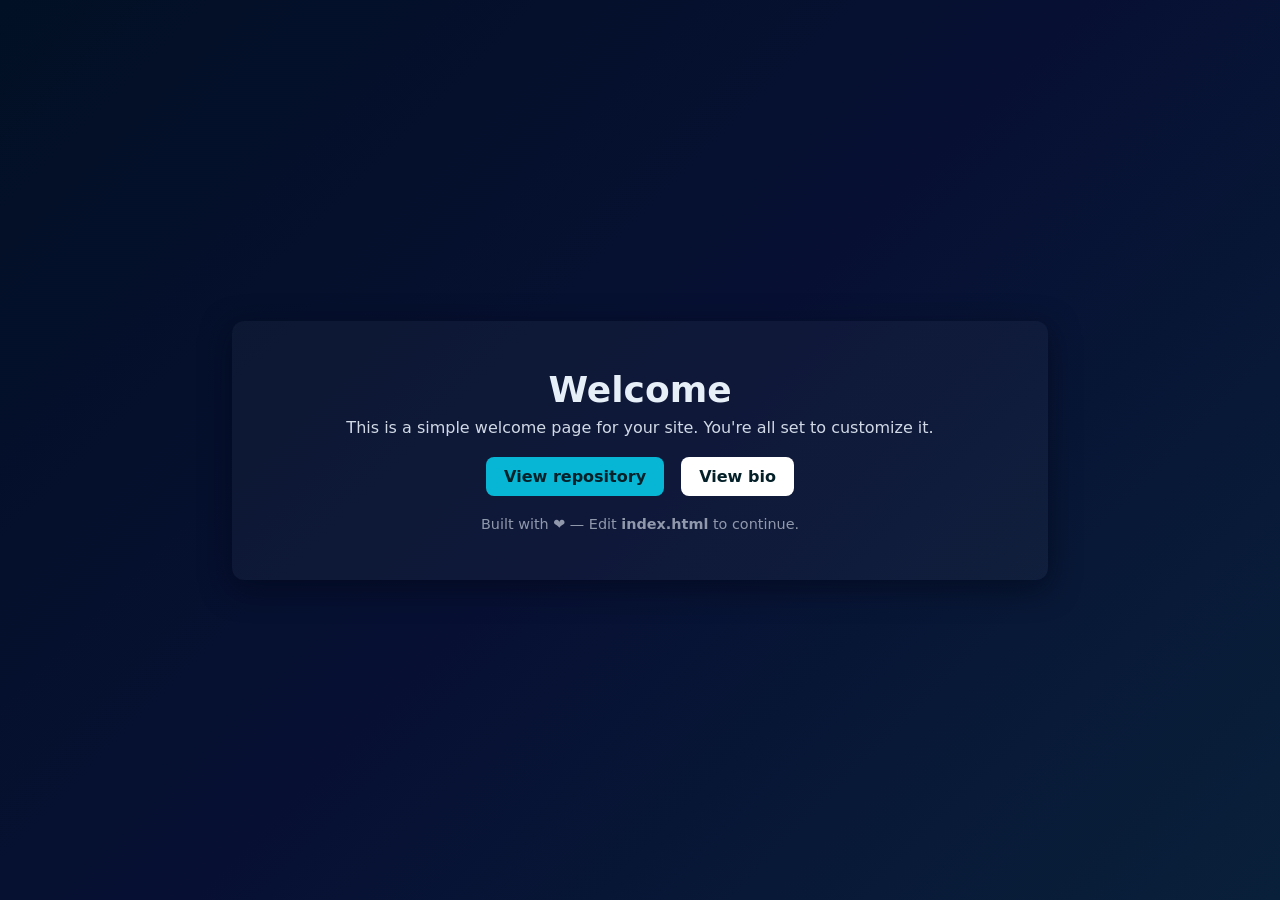
==== index.html @ ae77c572 "Add bio page, placeholder image, update index and copilot instructions" ====
<!doctype html>
<html lang="en">
<head>
	<meta charset="utf-8" />
	<meta name="viewport" content="width=device-width,initial-scale=1" />
	<title>Welcome</title>
	<style>
		:root{ --bg:#0f172a; --card:#111827; --accent:#06b6d4; --text:#e6eef8; }
		html,body{height:100%}
		body{
			margin:0; font-family:Inter,system-ui,Segoe UI,Roboto,"Helvetica Neue",Arial;
			background:linear-gradient(135deg,#021025 0%, #071033 50%, #09203a 100%);
			color:var(--text); display:flex; align-items:center; justify-content:center;
		}
		.card{
			max-width:720px; width:90%; padding:48px; border-radius:12px;
			background:rgba(255,255,255,0.03); box-shadow:0 8px 30px rgba(2,6,23,0.6);
			text-align:center;
		}
		h1{margin:0 0 8px; font-size:2.25rem; color:var(--text)}
		p{margin:0 0 20px; color:rgba(230,238,248,0.9)}
		a.button{
			display:inline-block; padding:10px 18px; border-radius:8px; text-decoration:none;
			background:var(--accent); color:#042029; font-weight:600;
		}
		footer{margin-top:18px; font-size:0.9rem; color:rgba(230,238,248,0.6)}
	</style>
</head>
<body>
	<main class="card">
		<h1>Welcome</h1>
		<p>This is a simple welcome page for your site. You're all set to customize it.</p>
		<p>
			<a class="button" href="https://github.com/vishaljavalkar-ai/vishaljavalkar-ai.github.io" target="_blank" rel="noopener">View repository</a>
			<a class="button" href="bio.html" style="margin-left:12px; background:#fff;color:#042029">View bio</a>
		</p>
		<footer>Built with ❤️ — Edit <strong>index.html</strong> to continue.</footer>
	</main>
</body>
</html>
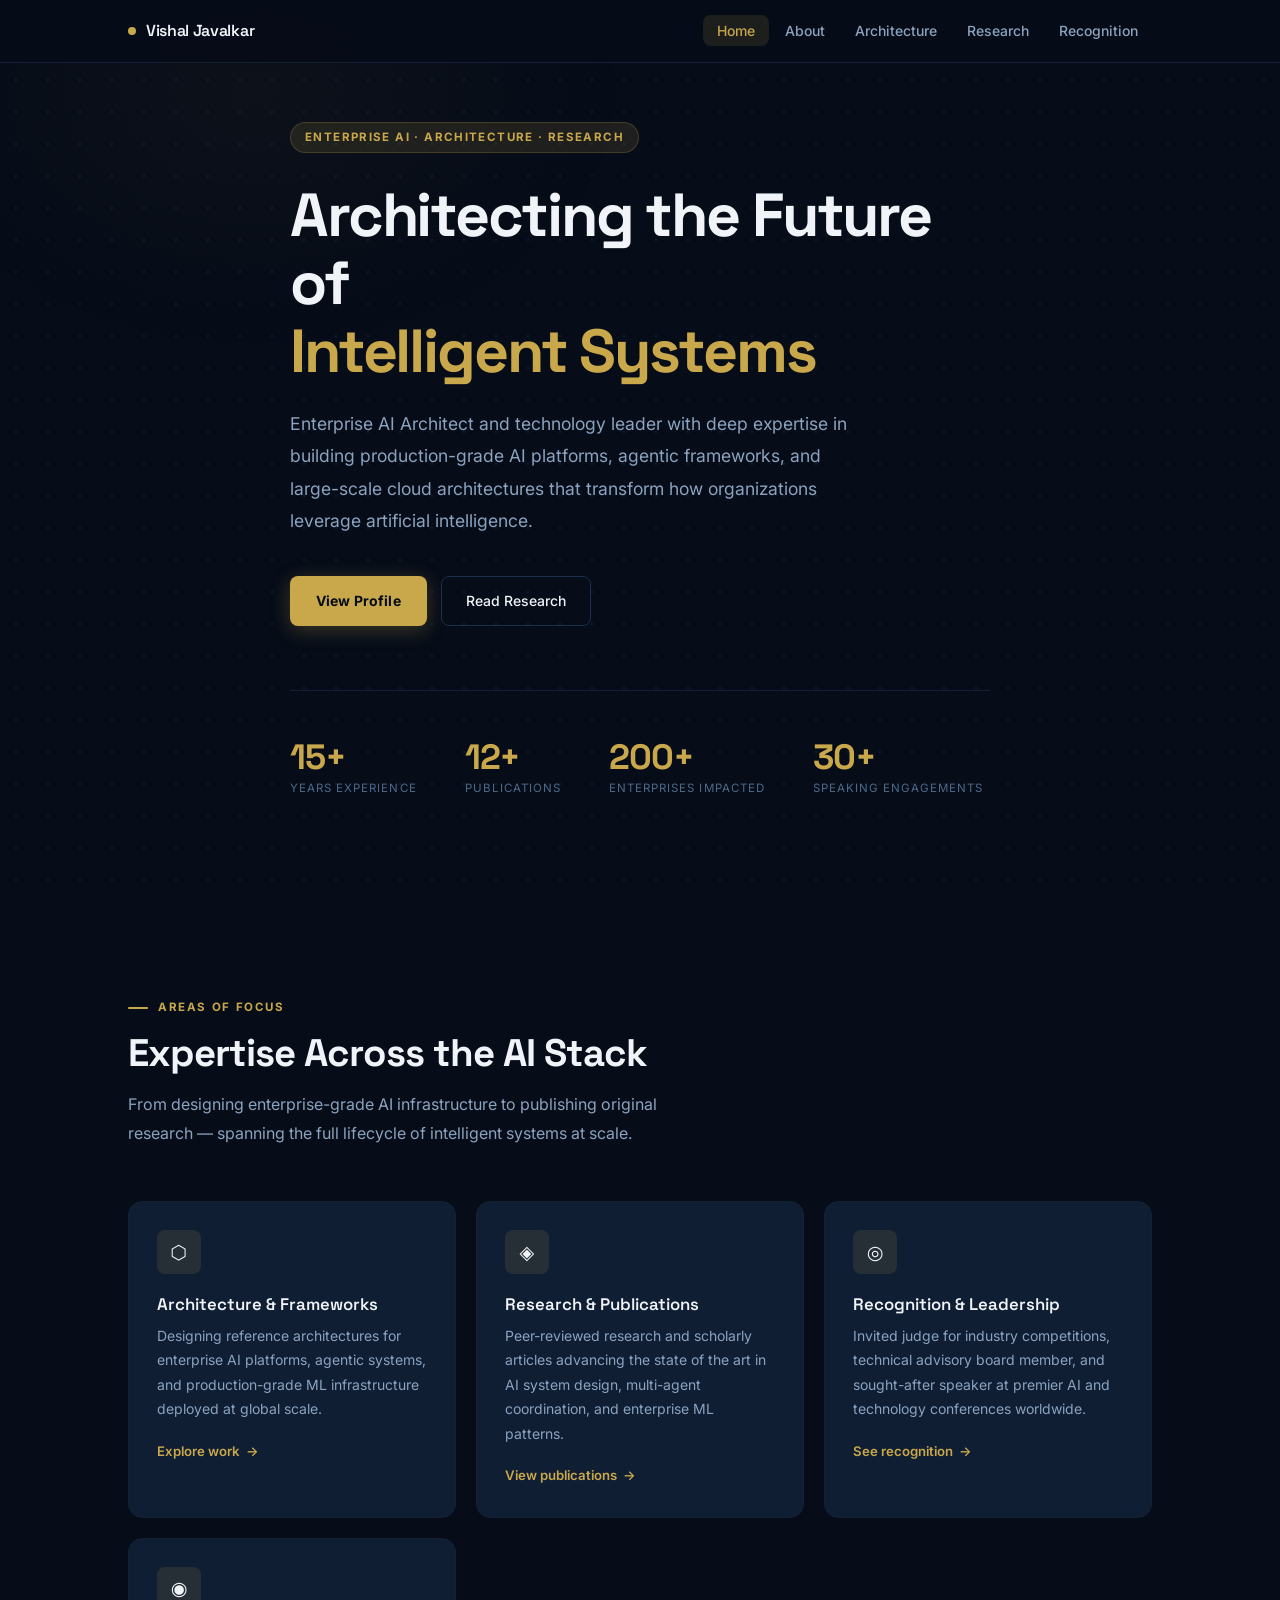
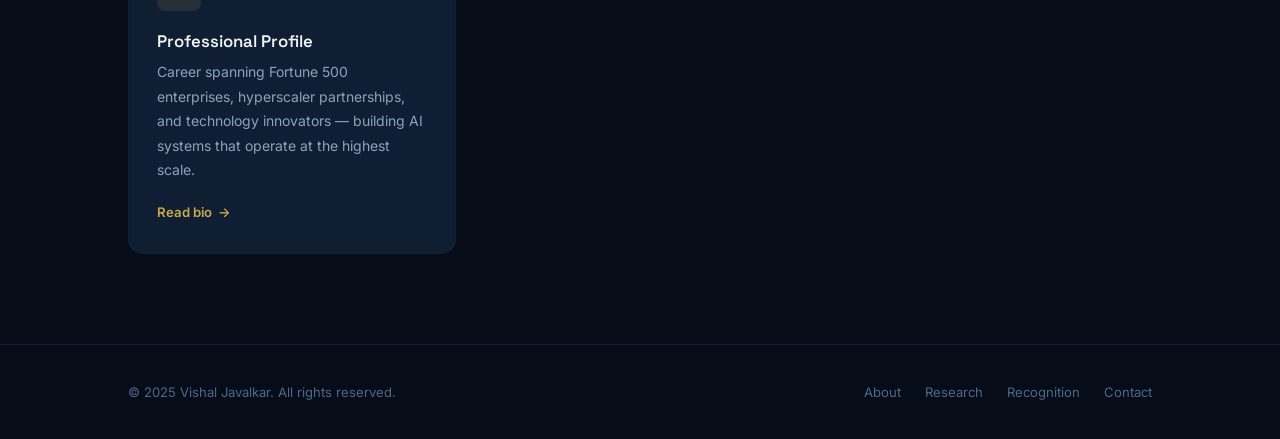
==== commit ef69dd0b: "Rebuild site with professional branding and new pages Complete redesign with shared CSS design syste" ====
--- a/index.html
+++ b/index.html
@@ -1,40 +1,131 @@
 <!doctype html>
 <html lang="en">
 <head>
-	<meta charset="utf-8" />
-	<meta name="viewport" content="width=device-width,initial-scale=1" />
-	<title>Welcome</title>
-	<style>
-		:root{ --bg:#0f172a; --card:#111827; --accent:#06b6d4; --text:#e6eef8; }
-		html,body{height:100%}
-		body{
-			margin:0; font-family:Inter,system-ui,Segoe UI,Roboto,"Helvetica Neue",Arial;
-			background:linear-gradient(135deg,#021025 0%, #071033 50%, #09203a 100%);
-			color:var(--text); display:flex; align-items:center; justify-content:center;
-		}
-		.card{
-			max-width:720px; width:90%; padding:48px; border-radius:12px;
-			background:rgba(255,255,255,0.03); box-shadow:0 8px 30px rgba(2,6,23,0.6);
-			text-align:center;
-		}
-		h1{margin:0 0 8px; font-size:2.25rem; color:var(--text)}
-		p{margin:0 0 20px; color:rgba(230,238,248,0.9)}
-		a.button{
-			display:inline-block; padding:10px 18px; border-radius:8px; text-decoration:none;
-			background:var(--accent); color:#042029; font-weight:600;
-		}
-		footer{margin-top:18px; font-size:0.9rem; color:rgba(230,238,248,0.6)}
-	</style>
+  <meta charset="utf-8">
+  <meta name="viewport" content="width=device-width, initial-scale=1">
+  <title>Vishal Javalkar — Enterprise AI Architect &amp; Technology Leader</title>
+  <meta name="description" content="Enterprise AI Architect and technology leader specializing in large-scale AI systems, agentic frameworks, and cloud-native architectures.">
+  <link rel="preconnect" href="https://fonts.googleapis.com">
+  <link rel="preconnect" href="https://fonts.gstatic.com" crossorigin>
+  <link href="https://fonts.googleapis.com/css2?family=Inter:wght@300;400;500;600;700&family=Space+Grotesk:wght@400;500;600;700&display=swap" rel="stylesheet">
+  <link rel="stylesheet" href="assets/styles.css">
 </head>
 <body>
-	<main class="card">
-		<h1>Welcome</h1>
-		<p>This is a simple welcome page for your site. You're all set to customize it.</p>
-		<p>
-			<a class="button" href="https://github.com/vishaljavalkar-ai/vishaljavalkar-ai.github.io" target="_blank" rel="noopener">View repository</a>
-			<a class="button" href="bio.html" style="margin-left:12px; background:#fff;color:#042029">View bio</a>
-		</p>
-		<footer>Built with ❤️ — Edit <strong>index.html</strong> to continue.</footer>
-	</main>
+
+<nav class="site-nav">
+  <div class="nav-inner">
+    <a href="index.html" class="nav-brand"><span class="dot"></span>Vishal Javalkar</a>
+    <ul class="nav-links">
+      <li><a href="index.html" class="active">Home</a></li>
+      <li><a href="bio.html">About</a></li>
+      <li><a href="frameworks.html">Architecture</a></li>
+      <li><a href="research.html">Research</a></li>
+      <li><a href="contributions.html">Recognition</a></li>
+    </ul>
+  </div>
+</nav>
+
+<main>
+  <!-- HERO -->
+  <section class="hero">
+    <div class="container">
+      <div class="hero-content">
+        <span class="hero-eyebrow">Enterprise AI · Architecture · Research</span>
+        <h1 class="hero-title">
+          Architecting the Future of<br>
+          <span class="accent">Intelligent Systems</span>
+        </h1>
+        <p class="hero-desc">
+          Enterprise AI Architect and technology leader with deep expertise in building
+          production-grade AI platforms, agentic frameworks, and large-scale cloud
+          architectures that transform how organizations leverage artificial intelligence.
+        </p>
+        <div class="btn-row">
+          <a href="bio.html" class="btn-primary">View Profile</a>
+          <a href="research.html" class="btn-outline">Read Research</a>
+        </div>
+        <div class="hero-metrics">
+          <div class="metric">
+            <div class="metric-value">15+</div>
+            <div class="metric-label">Years Experience</div>
+          </div>
+          <div class="metric">
+            <div class="metric-value">12+</div>
+            <div class="metric-label">Publications</div>
+          </div>
+          <div class="metric">
+            <div class="metric-value">200+</div>
+            <div class="metric-label">Enterprises Impacted</div>
+          </div>
+          <div class="metric">
+            <div class="metric-value">30+</div>
+            <div class="metric-label">Speaking Engagements</div>
+          </div>
+        </div>
+      </div>
+    </div>
+  </section>
+
+  <!-- AREAS OF FOCUS -->
+  <section class="section">
+    <div class="container">
+      <div class="section-header">
+        <div class="section-eyebrow">Areas of Focus</div>
+        <h2 class="section-title">Expertise Across the AI Stack</h2>
+        <p class="section-desc">
+          From designing enterprise-grade AI infrastructure to publishing original research —
+          spanning the full lifecycle of intelligent systems at scale.
+        </p>
+      </div>
+      <div class="card-grid">
+        <a href="frameworks.html" style="text-decoration: none; color: inherit;">
+          <div class="card" style="height: 100%;">
+            <div class="card-icon">⬡</div>
+            <div class="card-title">Architecture &amp; Frameworks</div>
+            <div class="card-text">Designing reference architectures for enterprise AI platforms, agentic systems, and production-grade ML infrastructure deployed at global scale.</div>
+            <div class="card-link">Explore work</div>
+          </div>
+        </a>
+        <a href="research.html" style="text-decoration: none; color: inherit;">
+          <div class="card" style="height: 100%;">
+            <div class="card-icon">◈</div>
+            <div class="card-title">Research &amp; Publications</div>
+            <div class="card-text">Peer-reviewed research and scholarly articles advancing the state of the art in AI system design, multi-agent coordination, and enterprise ML patterns.</div>
+            <div class="card-link">View publications</div>
+          </div>
+        </a>
+        <a href="contributions.html" style="text-decoration: none; color: inherit;">
+          <div class="card" style="height: 100%;">
+            <div class="card-icon">◎</div>
+            <div class="card-title">Recognition &amp; Leadership</div>
+            <div class="card-text">Invited judge for industry competitions, technical advisory board member, and sought-after speaker at premier AI and technology conferences worldwide.</div>
+            <div class="card-link">See recognition</div>
+          </div>
+        </a>
+        <a href="bio.html" style="text-decoration: none; color: inherit;">
+          <div class="card" style="height: 100%;">
+            <div class="card-icon">◉</div>
+            <div class="card-title">Professional Profile</div>
+            <div class="card-text">Career spanning Fortune 500 enterprises, hyperscaler partnerships, and technology innovators — building AI systems that operate at the highest scale.</div>
+            <div class="card-link">Read bio</div>
+          </div>
+        </a>
+      </div>
+    </div>
+  </section>
+</main>
+
+<footer>
+  <div class="footer-inner">
+    <span class="footer-copy">&copy; 2025 Vishal Javalkar. All rights reserved.</span>
+    <div class="footer-links">
+      <a href="bio.html">About</a>
+      <a href="research.html">Research</a>
+      <a href="contributions.html">Recognition</a>
+      <a href="mailto:vvjcoder@gmail.com">Contact</a>
+    </div>
+  </div>
+</footer>
+
 </body>
 </html>
--- a/assets/styles.css
+++ b/assets/styles.css
@@ -0,0 +1,763 @@
+@import url('https://fonts.googleapis.com/css2?family=Inter:wght@300;400;500;600;700&family=Space+Grotesk:wght@400;500;600;700&display=swap');
+
+:root {
+  --bg-primary: #060c18;
+  --bg-secondary: #0a1525;
+  --bg-card: #0f1e33;
+  --bg-card-hover: #132540;
+  --gold: #c9a84c;
+  --gold-light: #e8c56a;
+  --gold-dim: rgba(201, 168, 76, 0.12);
+  --cyan: #06b6d4;
+  --cyan-dim: rgba(6, 182, 212, 0.12);
+  --text-primary: #f0f4f8;
+  --text-secondary: #8ba3bf;
+  --text-muted: #4d6a8a;
+  --border: #162035;
+  --border-light: #1d2f4a;
+  --radius: 8px;
+  --radius-lg: 14px;
+  --transition: 0.25s ease;
+}
+
+*, *::before, *::after { box-sizing: border-box; margin: 0; padding: 0; }
+html { scroll-behavior: smooth; }
+
+body {
+  background-color: var(--bg-primary);
+  color: var(--text-primary);
+  font-family: 'Inter', system-ui, -apple-system, sans-serif;
+  font-size: 16px;
+  line-height: 1.7;
+  min-height: 100vh;
+}
+
+body::before {
+  content: '';
+  position: fixed;
+  inset: 0;
+  background-image: radial-gradient(circle, rgba(26, 50, 80, 0.45) 1px, transparent 1px);
+  background-size: 32px 32px;
+  pointer-events: none;
+  z-index: 0;
+}
+
+body::after {
+  content: '';
+  position: fixed;
+  top: -20%;
+  left: -10%;
+  width: 60%;
+  height: 60%;
+  background: radial-gradient(ellipse, rgba(201, 168, 76, 0.035) 0%, transparent 70%);
+  pointer-events: none;
+  z-index: 0;
+}
+
+.container {
+  max-width: 1080px;
+  margin: 0 auto;
+  padding: 0 28px;
+  position: relative;
+  z-index: 1;
+}
+
+/* ============================================================
+   NAVIGATION
+============================================================ */
+
+.site-nav {
+  position: fixed;
+  top: 0; left: 0; right: 0;
+  z-index: 1000;
+  background: rgba(6, 12, 24, 0.9);
+  backdrop-filter: blur(16px);
+  -webkit-backdrop-filter: blur(16px);
+  border-bottom: 1px solid var(--border);
+}
+
+.nav-inner {
+  max-width: 1080px;
+  margin: 0 auto;
+  padding: 0 28px;
+  height: 62px;
+  display: flex;
+  align-items: center;
+  justify-content: space-between;
+}
+
+.nav-brand {
+  font-family: 'Space Grotesk', sans-serif;
+  font-weight: 600;
+  font-size: 1rem;
+  color: var(--text-primary);
+  text-decoration: none;
+  letter-spacing: -0.02em;
+  display: flex;
+  align-items: center;
+  gap: 10px;
+}
+
+.nav-brand .dot {
+  width: 8px;
+  height: 8px;
+  border-radius: 50%;
+  background: var(--gold);
+  flex-shrink: 0;
+}
+
+.nav-links {
+  display: flex;
+  align-items: center;
+  gap: 2px;
+  list-style: none;
+}
+
+.nav-links a {
+  color: var(--text-secondary);
+  text-decoration: none;
+  font-size: 0.875rem;
+  font-weight: 500;
+  padding: 7px 14px;
+  border-radius: var(--radius);
+  transition: color var(--transition), background var(--transition);
+  white-space: nowrap;
+}
+
+.nav-links a:hover { color: var(--text-primary); background: rgba(255,255,255,0.05); }
+.nav-links a.active { color: var(--gold); background: var(--gold-dim); }
+
+/* ============================================================
+   HERO
+============================================================ */
+
+.hero {
+  min-height: 100vh;
+  display: flex;
+  align-items: center;
+  padding: 100px 0 80px;
+}
+
+.hero-content { max-width: 700px; }
+
+.hero-eyebrow {
+  display: inline-flex;
+  align-items: center;
+  gap: 10px;
+  background: var(--gold-dim);
+  border: 1px solid rgba(201, 168, 76, 0.22);
+  color: var(--gold);
+  font-size: 0.72rem;
+  font-weight: 700;
+  letter-spacing: 0.12em;
+  text-transform: uppercase;
+  padding: 5px 14px;
+  border-radius: 100px;
+  margin-bottom: 28px;
+}
+
+.hero-title {
+  font-family: 'Space Grotesk', sans-serif;
+  font-size: clamp(2.4rem, 5.5vw, 3.8rem);
+  font-weight: 700;
+  line-height: 1.12;
+  letter-spacing: -0.035em;
+  margin-bottom: 22px;
+}
+
+.hero-title .accent { color: var(--gold); }
+
+.hero-desc {
+  font-size: 1.1rem;
+  color: var(--text-secondary);
+  max-width: 580px;
+  line-height: 1.85;
+  margin-bottom: 38px;
+}
+
+.btn-row { display: flex; gap: 14px; flex-wrap: wrap; align-items: center; }
+
+.btn-primary {
+  display: inline-flex;
+  align-items: center;
+  gap: 8px;
+  background: var(--gold);
+  color: #060c18;
+  font-weight: 700;
+  font-size: 0.875rem;
+  padding: 13px 26px;
+  border-radius: var(--radius);
+  text-decoration: none;
+  letter-spacing: 0.01em;
+  transition: background var(--transition), transform var(--transition), box-shadow var(--transition);
+  box-shadow: 0 4px 20px rgba(201, 168, 76, 0.28);
+}
+
+.btn-primary:hover {
+  background: var(--gold-light);
+  transform: translateY(-2px);
+  box-shadow: 0 6px 28px rgba(201, 168, 76, 0.42);
+}
+
+.btn-outline {
+  display: inline-flex;
+  align-items: center;
+  gap: 8px;
+  background: transparent;
+  color: var(--text-primary);
+  font-weight: 500;
+  font-size: 0.875rem;
+  padding: 12px 24px;
+  border-radius: var(--radius);
+  border: 1px solid var(--border-light);
+  text-decoration: none;
+  transition: border-color var(--transition), background var(--transition);
+}
+
+.btn-outline:hover {
+  border-color: rgba(201, 168, 76, 0.38);
+  background: var(--gold-dim);
+}
+
+.hero-metrics {
+  display: flex;
+  gap: 48px;
+  margin-top: 64px;
+  padding-top: 48px;
+  border-top: 1px solid var(--border);
+}
+
+.metric { text-align: left; }
+
+.metric-value {
+  font-family: 'Space Grotesk', sans-serif;
+  font-size: 2.2rem;
+  font-weight: 700;
+  color: var(--gold);
+  line-height: 1;
+  letter-spacing: -0.03em;
+}
+
+.metric-label {
+  font-size: 0.72rem;
+  color: var(--text-muted);
+  margin-top: 5px;
+  text-transform: uppercase;
+  letter-spacing: 0.09em;
+}
+
+/* ============================================================
+   SECTIONS
+============================================================ */
+
+.section { padding: 90px 0; }
+.section + .section { padding-top: 0; }
+
+.section-header { margin-bottom: 52px; }
+
+.section-eyebrow {
+  display: inline-flex;
+  align-items: center;
+  gap: 10px;
+  font-size: 0.72rem;
+  font-weight: 700;
+  letter-spacing: 0.14em;
+  text-transform: uppercase;
+  color: var(--gold);
+  margin-bottom: 12px;
+}
+
+.section-eyebrow::before {
+  content: '';
+  display: block;
+  width: 20px;
+  height: 2px;
+  background: var(--gold);
+  border-radius: 1px;
+}
+
+.section-title {
+  font-family: 'Space Grotesk', sans-serif;
+  font-size: clamp(1.7rem, 3.5vw, 2.4rem);
+  font-weight: 700;
+  letter-spacing: -0.025em;
+  line-height: 1.2;
+  margin-bottom: 14px;
+}
+
+.section-desc {
+  color: var(--text-secondary);
+  font-size: 1rem;
+  max-width: 580px;
+  line-height: 1.85;
+}
+
+/* ============================================================
+   CARDS
+============================================================ */
+
+.card-grid {
+  display: grid;
+  grid-template-columns: repeat(auto-fill, minmax(290px, 1fr));
+  gap: 20px;
+}
+
+.card {
+  background: var(--bg-card);
+  border: 1px solid var(--border);
+  border-radius: var(--radius-lg);
+  padding: 28px;
+  transition: border-color var(--transition), background var(--transition), transform var(--transition);
+  position: relative;
+  overflow: hidden;
+}
+
+.card::before {
+  content: '';
+  position: absolute;
+  top: 0; left: 0; right: 0;
+  height: 1px;
+  background: linear-gradient(90deg, transparent, rgba(201, 168, 76, 0.45), transparent);
+  opacity: 0;
+  transition: opacity var(--transition);
+}
+
+.card:hover {
+  border-color: rgba(201, 168, 76, 0.22);
+  background: var(--bg-card-hover);
+  transform: translateY(-3px);
+}
+
+.card:hover::before { opacity: 1; }
+
+.card-icon {
+  width: 44px;
+  height: 44px;
+  background: var(--gold-dim);
+  border-radius: var(--radius);
+  display: flex;
+  align-items: center;
+  justify-content: center;
+  font-size: 1.2rem;
+  margin-bottom: 20px;
+}
+
+.card-title {
+  font-family: 'Space Grotesk', sans-serif;
+  font-size: 1.05rem;
+  font-weight: 600;
+  margin-bottom: 8px;
+  line-height: 1.3;
+}
+
+.card-text {
+  color: var(--text-secondary);
+  font-size: 0.875rem;
+  line-height: 1.75;
+}
+
+.card-link {
+  display: inline-flex;
+  align-items: center;
+  gap: 6px;
+  color: var(--gold);
+  font-size: 0.825rem;
+  font-weight: 600;
+  text-decoration: none;
+  margin-top: 18px;
+  transition: gap var(--transition);
+}
+
+.card-link:hover { gap: 10px; }
+.card-link::after { content: '→'; }
+
+/* ============================================================
+   TAGS
+============================================================ */
+
+.tags { display: flex; flex-wrap: wrap; gap: 8px; margin-top: 14px; }
+
+.tag {
+  display: inline-block;
+  background: var(--cyan-dim);
+  border: 1px solid rgba(6, 182, 212, 0.18);
+  color: var(--cyan);
+  font-size: 0.7rem;
+  font-weight: 600;
+  padding: 4px 10px;
+  border-radius: 4px;
+  text-transform: uppercase;
+  letter-spacing: 0.05em;
+}
+
+.tag-gold {
+  background: var(--gold-dim);
+  border-color: rgba(201, 168, 76, 0.2);
+  color: var(--gold);
+}
+
+.tag-slate {
+  background: rgba(255, 255, 255, 0.04);
+  border-color: var(--border-light);
+  color: var(--text-secondary);
+}
+
+/* ============================================================
+   PAGE HEADER
+============================================================ */
+
+.page-header {
+  padding: 120px 0 56px;
+  border-bottom: 1px solid var(--border);
+  margin-bottom: 72px;
+}
+
+.page-header-title {
+  font-family: 'Space Grotesk', sans-serif;
+  font-size: clamp(1.9rem, 4vw, 3rem);
+  font-weight: 700;
+  letter-spacing: -0.03em;
+  line-height: 1.15;
+  margin-bottom: 16px;
+}
+
+.page-header-desc {
+  color: var(--text-secondary);
+  font-size: 1.05rem;
+  max-width: 600px;
+  line-height: 1.85;
+}
+
+/* ============================================================
+   TIMELINE
+============================================================ */
+
+.timeline { position: relative; }
+
+.timeline::before {
+  content: '';
+  position: absolute;
+  left: 0;
+  top: 10px;
+  bottom: 10px;
+  width: 1px;
+  background: linear-gradient(to bottom, var(--gold), var(--border-light) 70%, transparent);
+}
+
+.timeline-item {
+  padding-left: 30px;
+  padding-bottom: 40px;
+  position: relative;
+}
+
+.timeline-item::before {
+  content: '';
+  position: absolute;
+  left: -4px;
+  top: 9px;
+  width: 9px;
+  height: 9px;
+  border-radius: 50%;
+  background: var(--gold);
+  box-shadow: 0 0 0 4px var(--bg-primary), 0 0 0 5px rgba(201, 168, 76, 0.28);
+}
+
+.timeline-date {
+  font-size: 0.72rem;
+  color: var(--gold);
+  font-weight: 700;
+  text-transform: uppercase;
+  letter-spacing: 0.1em;
+  margin-bottom: 5px;
+}
+
+.timeline-role {
+  font-family: 'Space Grotesk', sans-serif;
+  font-size: 1rem;
+  font-weight: 600;
+  line-height: 1.3;
+}
+
+.timeline-org {
+  color: var(--text-secondary);
+  font-size: 0.875rem;
+  margin: 3px 0 8px;
+}
+
+.timeline-detail {
+  color: var(--text-secondary);
+  font-size: 0.875rem;
+  line-height: 1.75;
+}
+
+/* ============================================================
+   PUBLICATION ITEMS
+============================================================ */
+
+.pub-list { display: flex; flex-direction: column; gap: 16px; }
+
+.pub-item {
+  background: var(--bg-card);
+  border: 1px solid var(--border);
+  border-left: 3px solid var(--gold);
+  border-radius: 0 var(--radius-lg) var(--radius-lg) 0;
+  padding: 24px 28px;
+  transition: background var(--transition), border-left-color var(--transition);
+}
+
+.pub-item:hover { background: var(--bg-card-hover); border-left-color: var(--gold-light); }
+
+.pub-title {
+  font-family: 'Space Grotesk', sans-serif;
+  font-size: 1rem;
+  font-weight: 600;
+  line-height: 1.45;
+  margin-bottom: 6px;
+}
+
+.pub-venue {
+  font-size: 0.85rem;
+  color: var(--gold);
+  font-style: italic;
+  margin-bottom: 6px;
+}
+
+.pub-authors {
+  font-size: 0.82rem;
+  color: var(--text-muted);
+  margin-bottom: 10px;
+}
+
+.pub-abstract {
+  font-size: 0.875rem;
+  color: var(--text-secondary);
+  line-height: 1.75;
+}
+
+/* ============================================================
+   RECOGNITION ITEMS
+============================================================ */
+
+.recognition-item {
+  display: flex;
+  gap: 20px;
+  padding: 24px 0;
+  border-bottom: 1px solid var(--border);
+}
+
+.recognition-item:last-child { border-bottom: none; }
+
+.rec-icon {
+  width: 48px;
+  height: 48px;
+  flex-shrink: 0;
+  background: var(--gold-dim);
+  border: 1px solid rgba(201, 168, 76, 0.18);
+  border-radius: var(--radius);
+  display: flex;
+  align-items: center;
+  justify-content: center;
+  font-size: 1.25rem;
+  margin-top: 2px;
+}
+
+.rec-title {
+  font-family: 'Space Grotesk', sans-serif;
+  font-size: 1rem;
+  font-weight: 600;
+  margin-bottom: 3px;
+}
+
+.rec-org {
+  font-size: 0.85rem;
+  color: var(--gold);
+  margin-bottom: 6px;
+  font-weight: 500;
+}
+
+.rec-desc {
+  font-size: 0.875rem;
+  color: var(--text-secondary);
+  line-height: 1.75;
+}
+
+/* ============================================================
+   BIO / PROFILE PAGE
+============================================================ */
+
+.profile-section { padding: 120px 0 80px; }
+
+.profile-grid {
+  display: grid;
+  grid-template-columns: 220px 1fr;
+  gap: 56px;
+  align-items: start;
+}
+
+.profile-photo-wrap {
+  position: sticky;
+  top: 90px;
+}
+
+.profile-photo {
+  width: 220px;
+  height: 220px;
+  border-radius: var(--radius-lg);
+  object-fit: cover;
+  background: var(--bg-card);
+  border: 1px solid var(--border-light);
+  display: block;
+}
+
+.profile-social {
+  display: flex;
+  flex-direction: column;
+  gap: 10px;
+  margin-top: 18px;
+}
+
+.social-link {
+  display: flex;
+  align-items: center;
+  gap: 8px;
+  color: var(--text-secondary);
+  text-decoration: none;
+  font-size: 0.85rem;
+  font-weight: 500;
+  padding: 8px 12px;
+  border-radius: var(--radius);
+  border: 1px solid var(--border);
+  transition: color var(--transition), border-color var(--transition), background var(--transition);
+}
+
+.social-link:hover {
+  color: var(--gold);
+  border-color: rgba(201, 168, 76, 0.3);
+  background: var(--gold-dim);
+}
+
+.social-link svg { width: 15px; height: 15px; flex-shrink: 0; fill: currentColor; }
+
+.profile-name {
+  font-family: 'Space Grotesk', sans-serif;
+  font-size: clamp(2rem, 4vw, 2.8rem);
+  font-weight: 700;
+  letter-spacing: -0.03em;
+  line-height: 1.1;
+  margin-bottom: 6px;
+}
+
+.profile-title-text {
+  font-size: 1.05rem;
+  color: var(--gold);
+  font-weight: 500;
+  margin-bottom: 28px;
+}
+
+.profile-bio {
+  color: var(--text-secondary);
+  font-size: 0.975rem;
+  line-height: 1.9;
+  margin-bottom: 20px;
+}
+
+/* ============================================================
+   EXPERTISE GRID
+============================================================ */
+
+.expertise-grid {
+  display: grid;
+  grid-template-columns: repeat(2, 1fr);
+  gap: 14px;
+}
+
+.expertise-item {
+  background: var(--bg-card);
+  border: 1px solid var(--border);
+  border-radius: var(--radius);
+  padding: 16px 20px;
+  transition: border-color var(--transition);
+}
+
+.expertise-item:hover { border-color: rgba(201, 168, 76, 0.28); }
+
+.expertise-label {
+  font-size: 0.78rem;
+  font-weight: 700;
+  text-transform: uppercase;
+  letter-spacing: 0.08em;
+  color: var(--gold);
+  margin-bottom: 5px;
+}
+
+.expertise-desc {
+  font-size: 0.845rem;
+  color: var(--text-secondary);
+  line-height: 1.65;
+}
+
+/* ============================================================
+   DIVIDER
+============================================================ */
+
+.divider {
+  border: none;
+  border-top: 1px solid var(--border);
+  margin: 72px 0;
+}
+
+/* ============================================================
+   FOOTER
+============================================================ */
+
+footer {
+  border-top: 1px solid var(--border);
+  padding: 36px 0;
+  position: relative;
+  z-index: 1;
+}
+
+.footer-inner {
+  max-width: 1080px;
+  margin: 0 auto;
+  padding: 0 28px;
+  display: flex;
+  align-items: center;
+  justify-content: space-between;
+  gap: 16px;
+  flex-wrap: wrap;
+}
+
+.footer-copy { font-size: 0.82rem; color: var(--text-muted); }
+
+.footer-links { display: flex; gap: 24px; }
+
+.footer-links a {
+  font-size: 0.82rem;
+  color: var(--text-muted);
+  text-decoration: none;
+  transition: color var(--transition);
+}
+
+.footer-links a:hover { color: var(--gold); }
+
+/* ============================================================
+   RESPONSIVE
+============================================================ */
+
+@media (max-width: 768px) {
+  .profile-grid { grid-template-columns: 1fr; }
+  .profile-photo-wrap { position: static; display: flex; flex-direction: column; align-items: center; }
+  .profile-social { flex-direction: row; flex-wrap: wrap; justify-content: center; }
+  .expertise-grid { grid-template-columns: 1fr; }
+  .hero-metrics { gap: 28px; flex-wrap: wrap; }
+}
+
+@media (max-width: 640px) {
+  .nav-links { display: none; }
+  .container { padding: 0 20px; }
+  .card-grid { grid-template-columns: 1fr; }
+  .footer-inner { flex-direction: column; text-align: center; }
+  .footer-links { justify-content: center; }
+  .recognition-item { flex-direction: column; }
+}
